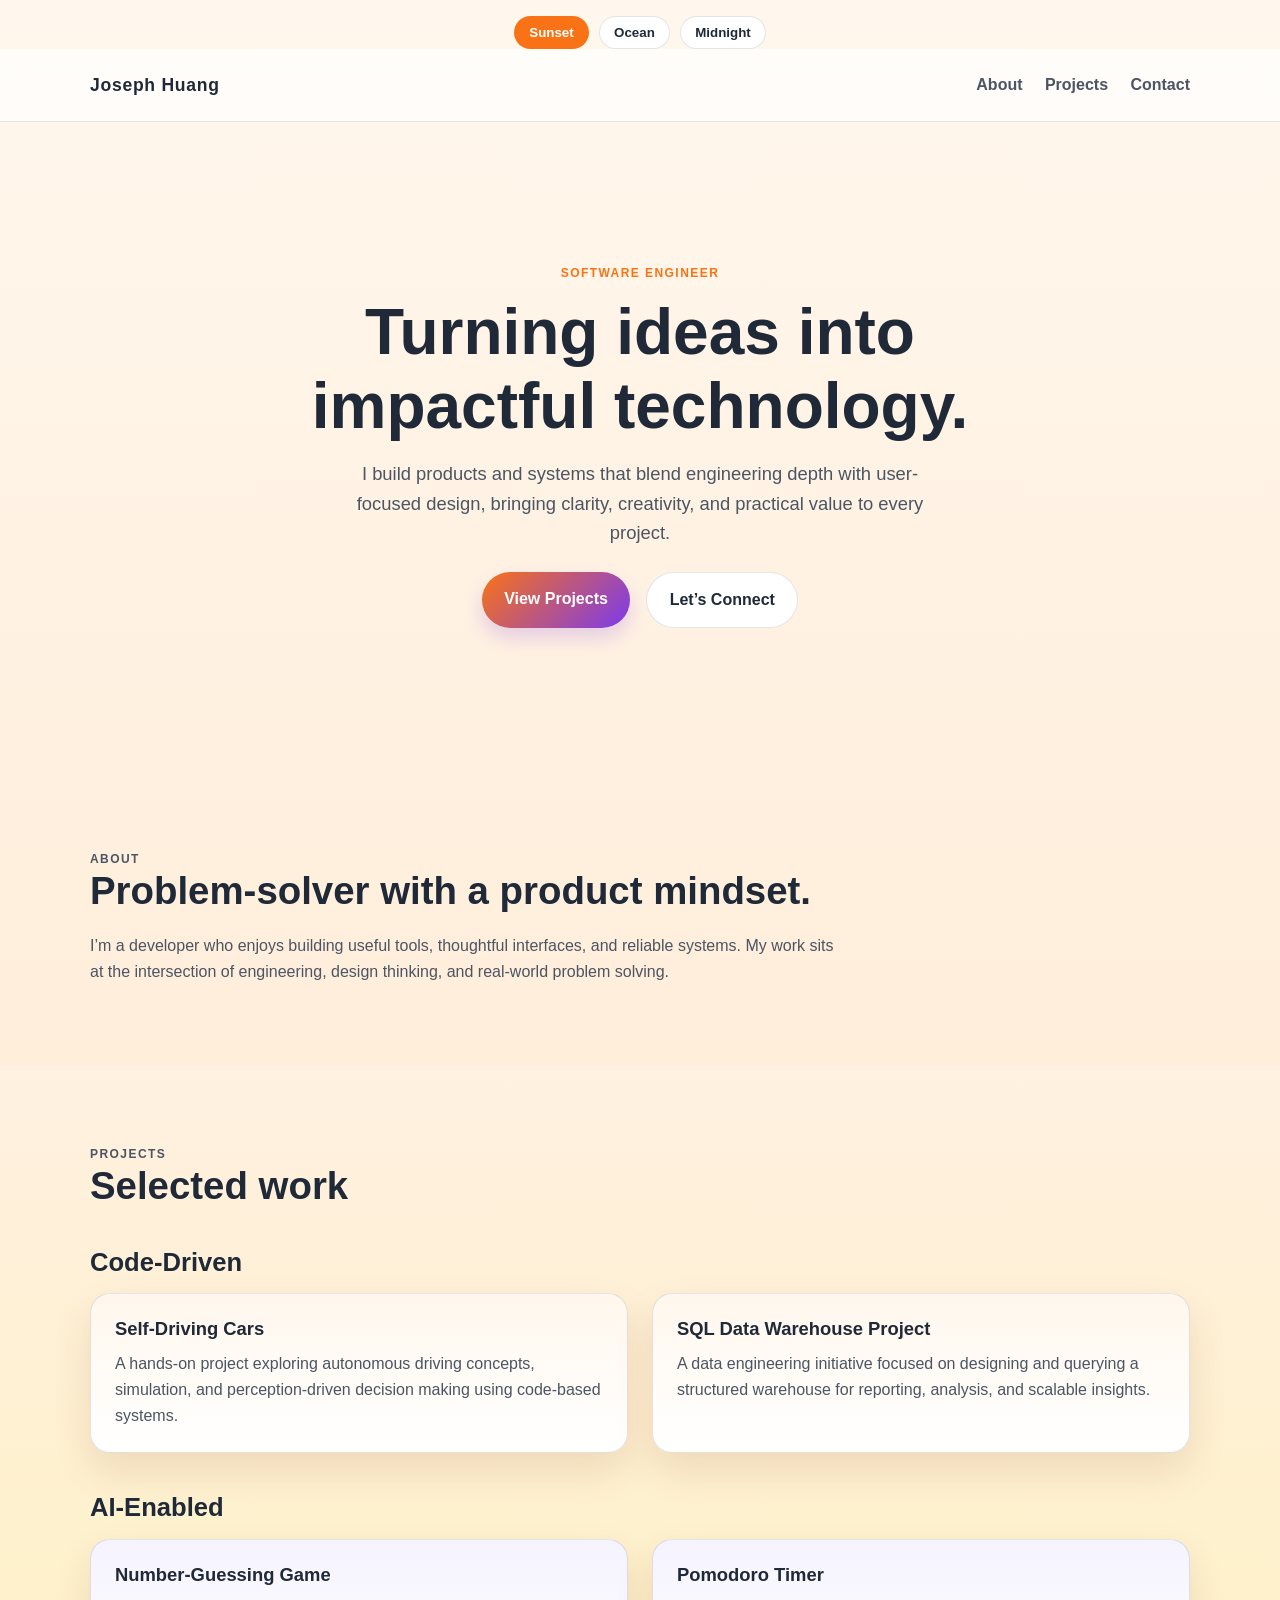
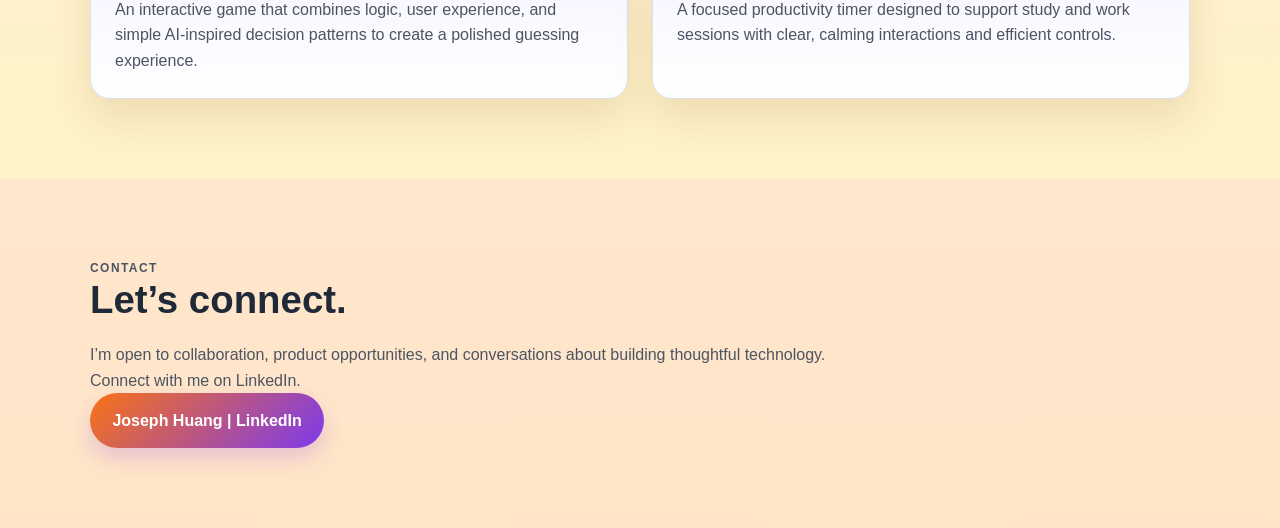
==== index.html @ e620c6be "Initial portfolio website setup" ====
<!DOCTYPE html>
<html lang="en">
  <head>
    <meta charset="UTF-8" />
    <meta name="viewport" content="width=device-width, initial-scale=1.0" />
    <meta name="description" content="Joseph Huang personal portfolio and software engineering site." />
    <title>Joseph Huang | Portfolio</title>
    <link rel="stylesheet" href="styles.css" />
  </head>
  <body>
    <div class="theme-switcher" aria-label="Theme switcher">
      <button class="theme-btn active" data-theme="sunset" aria-label="Sunset theme">Sunset</button>
      <button class="theme-btn" data-theme="ocean" aria-label="Ocean theme">Ocean</button>
      <button class="theme-btn" data-theme="midnight" aria-label="Midnight theme">Midnight</button>
    </div>

    <header class="site-header">
      <nav class="nav container" aria-label="Main navigation">
        <div class="brand">Joseph Huang</div>
        <div class="nav-links">
          <a href="#about">About</a>
          <a href="#projects">Projects</a>
          <a href="#contact">Contact</a>
        </div>
      </nav>
    </header>

    <main>
      <section class="hero container">
        <div class="hero-copy">
          <p class="eyebrow">Software Engineer</p>
          <h1>Turning ideas into impactful technology.</h1>
          <p class="lead">
            I build products and systems that blend engineering depth with user-focused design,
            bringing clarity, creativity, and practical value to every project.
          </p>
          <div class="actions">
            <a class="button primary" href="#projects">View Projects</a>
            <a class="button secondary" href="#contact">Let’s Connect</a>
          </div>
        </div>
      </section>

      <section id="about" class="section container">
        <div class="section-heading">
          <p class="eyebrow">About</p>
          <h2>Problem-solver with a product mindset.</h2>
        </div>
        <p>
          I’m a developer who enjoys building useful tools, thoughtful interfaces,
          and reliable systems. My work sits at the intersection of engineering,
          design thinking, and real-world problem solving.
        </p>
      </section>

      <section id="projects" class="section alt">
        <div class="container">
          <div class="section-heading">
            <p class="eyebrow">Projects</p>
            <h2>Selected work</h2>
          </div>

          <div class="project-group">
            <h3 class="group-title">Code-Driven</h3>
            <div class="card-grid">
              <article class="card project-card code-card">
                <h4>Self-Driving Cars</h4>
                <p>
                  A hands-on project exploring autonomous driving concepts, simulation,
                  and perception-driven decision making using code-based systems.
                </p>
              </article>

              <article class="card project-card code-card">
                <h4>SQL Data Warehouse Project</h4>
                <p>
                  A data engineering initiative focused on designing and querying a
                  structured warehouse for reporting, analysis, and scalable insights.
                </p>
              </article>
            </div>
          </div>

          <div class="project-group">
            <h3 class="group-title">AI-Enabled</h3>
            <div class="card-grid">
              <article class="card project-card ai-card">
                <h4>Number-Guessing Game</h4>
                <p>
                  An interactive game that combines logic, user experience, and simple
                  AI-inspired decision patterns to create a polished guessing experience.
                </p>
              </article>

              <article class="card project-card ai-card">
                <h4>Pomodoro Timer</h4>
                <p>
                  A focused productivity timer designed to support study and work
                  sessions with clear, calming interactions and efficient controls.
                </p>
              </article>
            </div>
          </div>
        </div>
      </section>

      <section id="contact" class="section container">
        <div class="section-heading">
          <p class="eyebrow">Contact</p>
          <h2>Let’s connect.</h2>
        </div>
        <p>
          I’m open to collaboration, product opportunities, and conversations about building
          thoughtful technology. Connect with me on LinkedIn.
        </p>
        <a class="button primary" href="https://www.linkedin.com/in/huang-joseph/" target="_blank" rel="noreferrer">Joseph Huang | LinkedIn</a>
      </section>
    </main>

    <script src="script.js"></script>
  </body>
</html>
---- styles.css ----
:root {
  --bg: #fff7ed;
  --bg-strong: #ffe4c7;
  --surface: #ffffff;
  --surface-alt: #fef3c7;
  --surface-dark: #1f2937;
  --text: #1f2937;
  --muted: #4b5563;
  --accent: #f97316;
  --accent-strong: #ea580c;
  --accent-soft: #fdba74;
  --secondary: #7c3aed;
  --secondary-soft: #ddd6fe;
  --success: #10b981;
  --success-soft: #d1fae5;
  --border: rgba(31, 41, 55, 0.12);
  --shadow: 0 18px 38px rgba(120, 53, 15, 0.12);
}

body[data-theme="ocean"] {
  --bg: #ecfeff;
  --bg-strong: #cffafe;
  --surface: #ffffff;
  --surface-alt: #dbeafe;
  --surface-dark: #0f172a;
  --text: #0f172a;
  --muted: #334155;
  --accent: #0ea5e9;
  --accent-strong: #0284c7;
  --accent-soft: #bae6fd;
  --secondary: #8b5cf6;
  --secondary-soft: #ede9fe;
  --success: #14b8a6;
  --success-soft: #ccfbf1;
  --border: rgba(15, 23, 42, 0.12);
  --shadow: 0 18px 38px rgba(14, 116, 144, 0.12);
}

body[data-theme="midnight"] {
  --bg: #0b1120;
  --bg-strong: #111827;
  --surface: #111827;
  --surface-alt: #1f2937;
  --surface-dark: #0b1120;
  --text: #f8fafc;
  --muted: #cbd5e1;
  --accent: #f472b6;
  --accent-strong: #ec4899;
  --accent-soft: #f9a8d4;
  --secondary: #60a5fa;
  --secondary-soft: #dbeafe;
  --success: #34d399;
  --success-soft: #d1fae5;
  --border: rgba(148, 163, 184, 0.15);
  --shadow: 0 18px 38px rgba(15, 23, 42, 0.45);
}

* {
  box-sizing: border-box;
}

html {
  scroll-behavior: smooth;
}

body {
  margin: 0;
  font-family: Arial, Helvetica, sans-serif;
  background: linear-gradient(180deg, var(--bg) 0%, var(--bg-strong) 100%);
  color: var(--text);
  line-height: 1.6;
  transition: background 0.25s ease, color 0.25s ease;
}

img {
  max-width: 100%;
  display: block;
}

.container {
  width: min(1100px, calc(100% - 2rem));
  margin: 0 auto;
}

.site-header {
  position: sticky;
  top: 0;
  background: rgba(255, 255, 255, 0.7);
  border-bottom: 1px solid var(--border);
  backdrop-filter: blur(10px);
  z-index: 10;
}

body[data-theme="midnight"] .site-header {
  background: rgba(17, 24, 39, 0.75);
}

.nav {
  min-height: 72px;
  display: flex;
  align-items: center;
  justify-content: space-between;
}

.brand {
  font-size: 1.1rem;
  font-weight: 800;
  letter-spacing: 0.04em;
}

.nav-links {
  display: flex;
  gap: 1.4rem;
}

.nav-links a {
  color: var(--muted);
  text-decoration: none;
  font-weight: 700;
}

.theme-switcher {
  display: flex;
  justify-content: center;
  gap: 0.6rem;
  padding: 1rem 1rem 0;
  flex-wrap: wrap;
}

.theme-btn {
  border: 1px solid var(--border);
  background: var(--surface);
  color: var(--text);
  border-radius: 999px;
  padding: 0.5rem 0.9rem;
  font-weight: 700;
  cursor: pointer;
  transition: all 0.2s ease;
}

.theme-btn.active,
.theme-btn:hover {
  background: var(--accent);
  color: #fff;
  border-color: transparent;
}

.hero {
  display: grid;
  place-items: center;
  min-height: 72vh;
  padding: 4rem 0;
}

.hero-copy {
  max-width: 760px;
  text-align: center;
}

.eyebrow {
  margin: 0 0 0.8rem;
  color: var(--accent);
  text-transform: uppercase;
  letter-spacing: 0.12em;
  font-size: 0.75rem;
  font-weight: 800;
}

h1,
h2,
h3,
h4 {
  margin-top: 0;
  line-height: 1.15;
}

h1 {
  margin-bottom: 1rem;
  font-size: clamp(2.8rem, 5vw, 5rem);
}

h2 {
  font-size: clamp(2rem, 3vw, 2.8rem);
  margin-bottom: 1rem;
}

.lead {
  max-width: 620px;
  margin: 0 auto 1.5rem;
  color: var(--muted);
  font-size: 1.15rem;
}

.actions {
  display: flex;
  justify-content: center;
  gap: 1rem;
  flex-wrap: wrap;
}

.button {
  display: inline-block;
  padding: 0.9rem 1.4rem;
  border-radius: 999px;
  text-decoration: none;
  font-weight: 800;
  transition: transform 0.2s ease, background 0.2s ease, box-shadow 0.2s ease;
}

.button:hover {
  transform: translateY(-1px);
}

.button.primary {
  background: linear-gradient(135deg, var(--accent) 0%, var(--secondary) 100%);
  color: #fff;
  box-shadow: 0 10px 20px rgba(124, 58, 237, 0.2);
}

.button.primary:hover {
  background: linear-gradient(135deg, var(--accent-strong) 0%, var(--secondary) 100%);
}

.button.secondary {
  background: var(--surface);
  color: var(--text);
  border: 1px solid var(--border);
}

.section {
  padding: 5rem 0;
}

.alt {
  background: linear-gradient(180deg, rgba(255,255,255,0.2), var(--surface-alt));
}

.section-heading {
  margin-bottom: 1.25rem;
}

.section p {
  color: var(--muted);
  margin: 0;
  max-width: 760px;
}

.project-group {
  margin-top: 2.5rem;
}

.group-title {
  margin-bottom: 1rem;
  font-size: 1.6rem;
  color: var(--text);
}

.card-grid {
  display: grid;
  grid-template-columns: repeat(auto-fit, minmax(240px, 1fr));
  gap: 1.5rem;
}

.card {
  background: var(--surface);
  border: 1px solid var(--border);
  border-radius: 20px;
  box-shadow: var(--shadow);
  padding: 1.5rem;
}

.project-card h4 {
  font-size: 1.15rem;
  margin-bottom: 0.75rem;
}

.code-card {
  background: linear-gradient(180deg, #fff7ed 0%, #ffffff 100%);
}

.ai-card {
  background: linear-gradient(180deg, #f5f3ff 0%, #ffffff 100%);
}

body[data-theme="midnight"] .code-card {
  background: linear-gradient(180deg, rgba(251, 146, 60, 0.16), rgba(17, 24, 39, 0.85));
}

body[data-theme="midnight"] .ai-card {
  background: linear-gradient(180deg, rgba(168, 85, 247, 0.16), rgba(17, 24, 39, 0.85));
}

.card p {
  color: var(--muted);
}

@media (max-width: 640px) {
  .nav {
    flex-direction: column;
    justify-content: center;
    padding: 0.75rem 0;
    gap: 0.5rem;
  }

  .nav-links {
    gap: 1rem;
    flex-wrap: wrap;
    justify-content: center;
  }

  .section {
    padding: 4rem 0;
  }
}
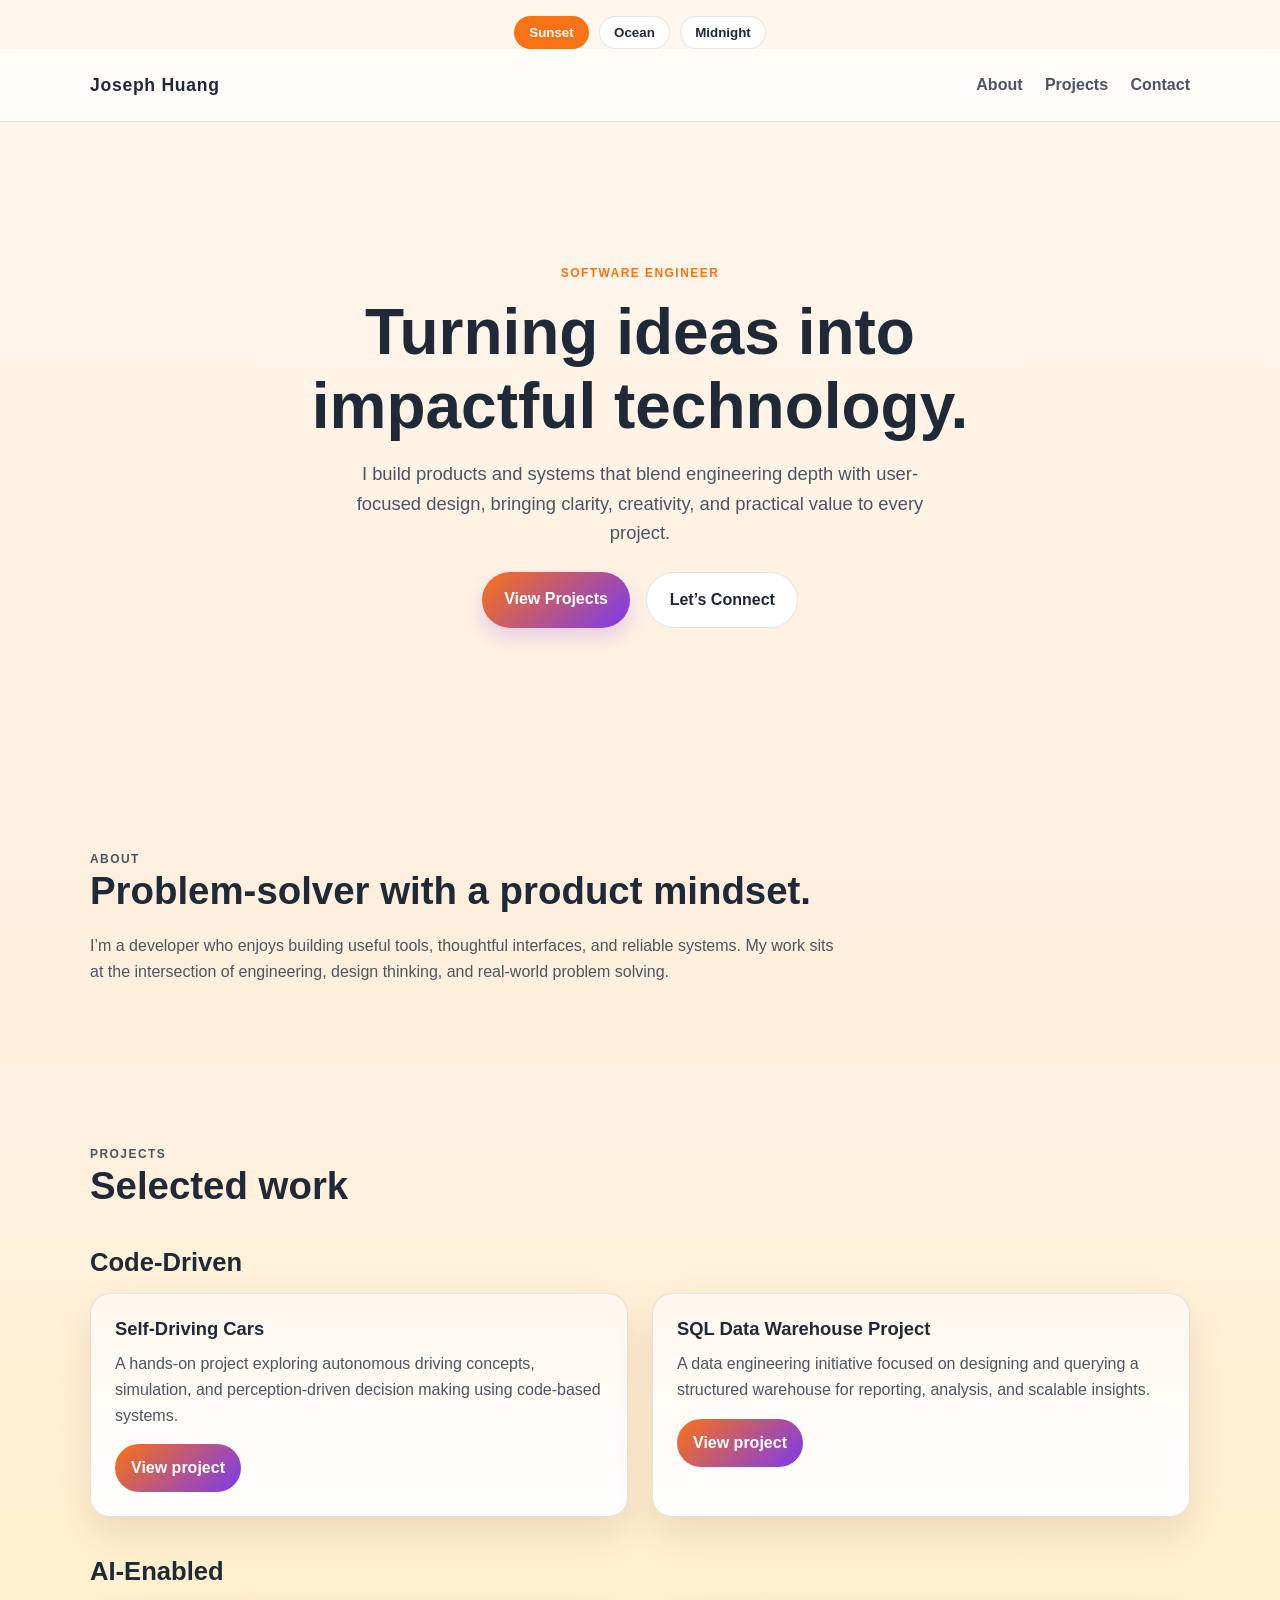
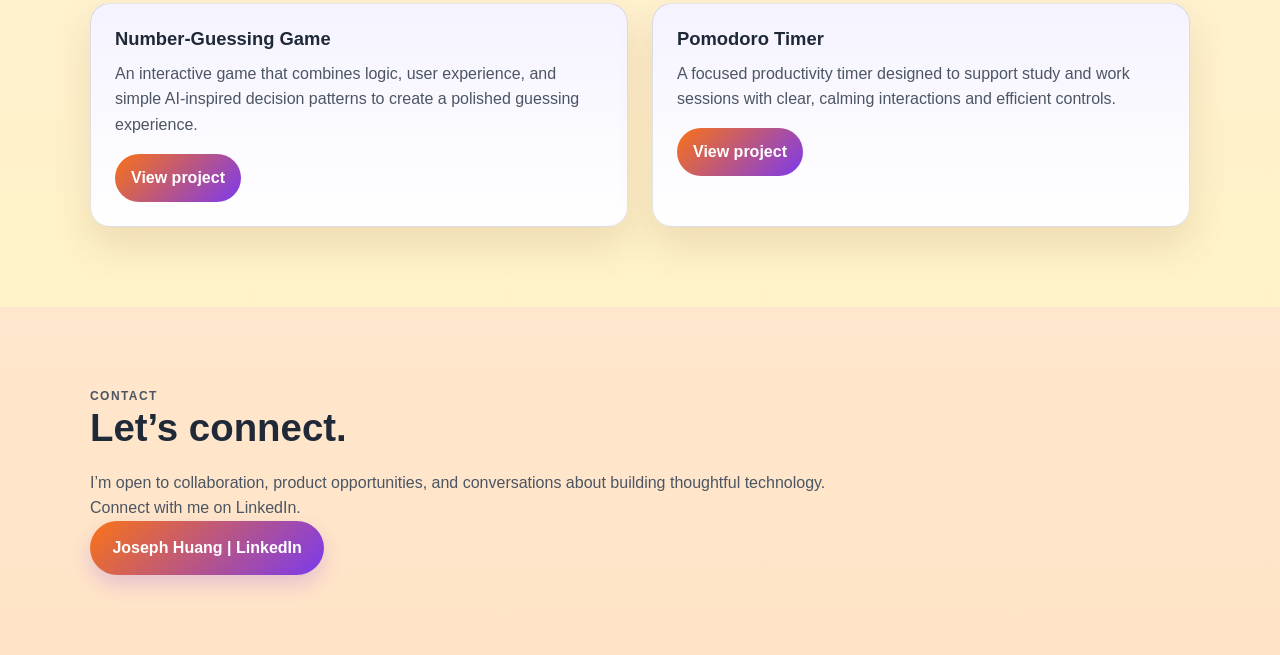
==== commit 05428d01: "Add project links and portfolio theme polish" ====
--- a/index.html
+++ b/index.html
@@ -69,6 +69,7 @@
                   A hands-on project exploring autonomous driving concepts, simulation,
                   and perception-driven decision making using code-based systems.
                 </p>
+                <a class="project-link" href="https://github.com/JosephHuang01/Self-Driving-Cars" target="_blank" rel="noreferrer">View project</a>
               </article>
 
               <article class="card project-card code-card">
@@ -77,6 +78,7 @@
                   A data engineering initiative focused on designing and querying a
                   structured warehouse for reporting, analysis, and scalable insights.
                 </p>
+                <a class="project-link" href="https://github.com/JosephHuang01/sql-data-warehouse-project" target="_blank" rel="noreferrer">View project</a>
               </article>
             </div>
           </div>
@@ -90,6 +92,7 @@
                   An interactive game that combines logic, user experience, and simple
                   AI-inspired decision patterns to create a polished guessing experience.
                 </p>
+                <a class="project-link" href="https://github.com/JosephHuang01/Number-Guessing-Game" target="_blank" rel="noreferrer">View project</a>
               </article>
 
               <article class="card project-card ai-card">
@@ -98,6 +101,7 @@
                   A focused productivity timer designed to support study and work
                   sessions with clear, calming interactions and efficient controls.
                 </p>
+                <a class="project-link" href="https://github.com/JosephHuang01/pomodoro-timer" target="_blank" rel="noreferrer">View project</a>
               </article>
             </div>
           </div>
--- a/styles.css
+++ b/styles.css
@@ -294,6 +294,23 @@
   color: var(--muted);
 }
 
+.project-link {
+  display: inline-block;
+  margin-top: 1rem;
+  padding: 0.7rem 1rem;
+  border-radius: 999px;
+  background: linear-gradient(135deg, var(--accent) 0%, var(--secondary) 100%);
+  color: #fff;
+  text-decoration: none;
+  font-weight: 700;
+  transition: transform 0.2s ease, opacity 0.2s ease;
+}
+
+.project-link:hover {
+  transform: translateY(-1px);
+  opacity: 0.95;
+}
+
 @media (max-width: 640px) {
   .nav {
     flex-direction: column;
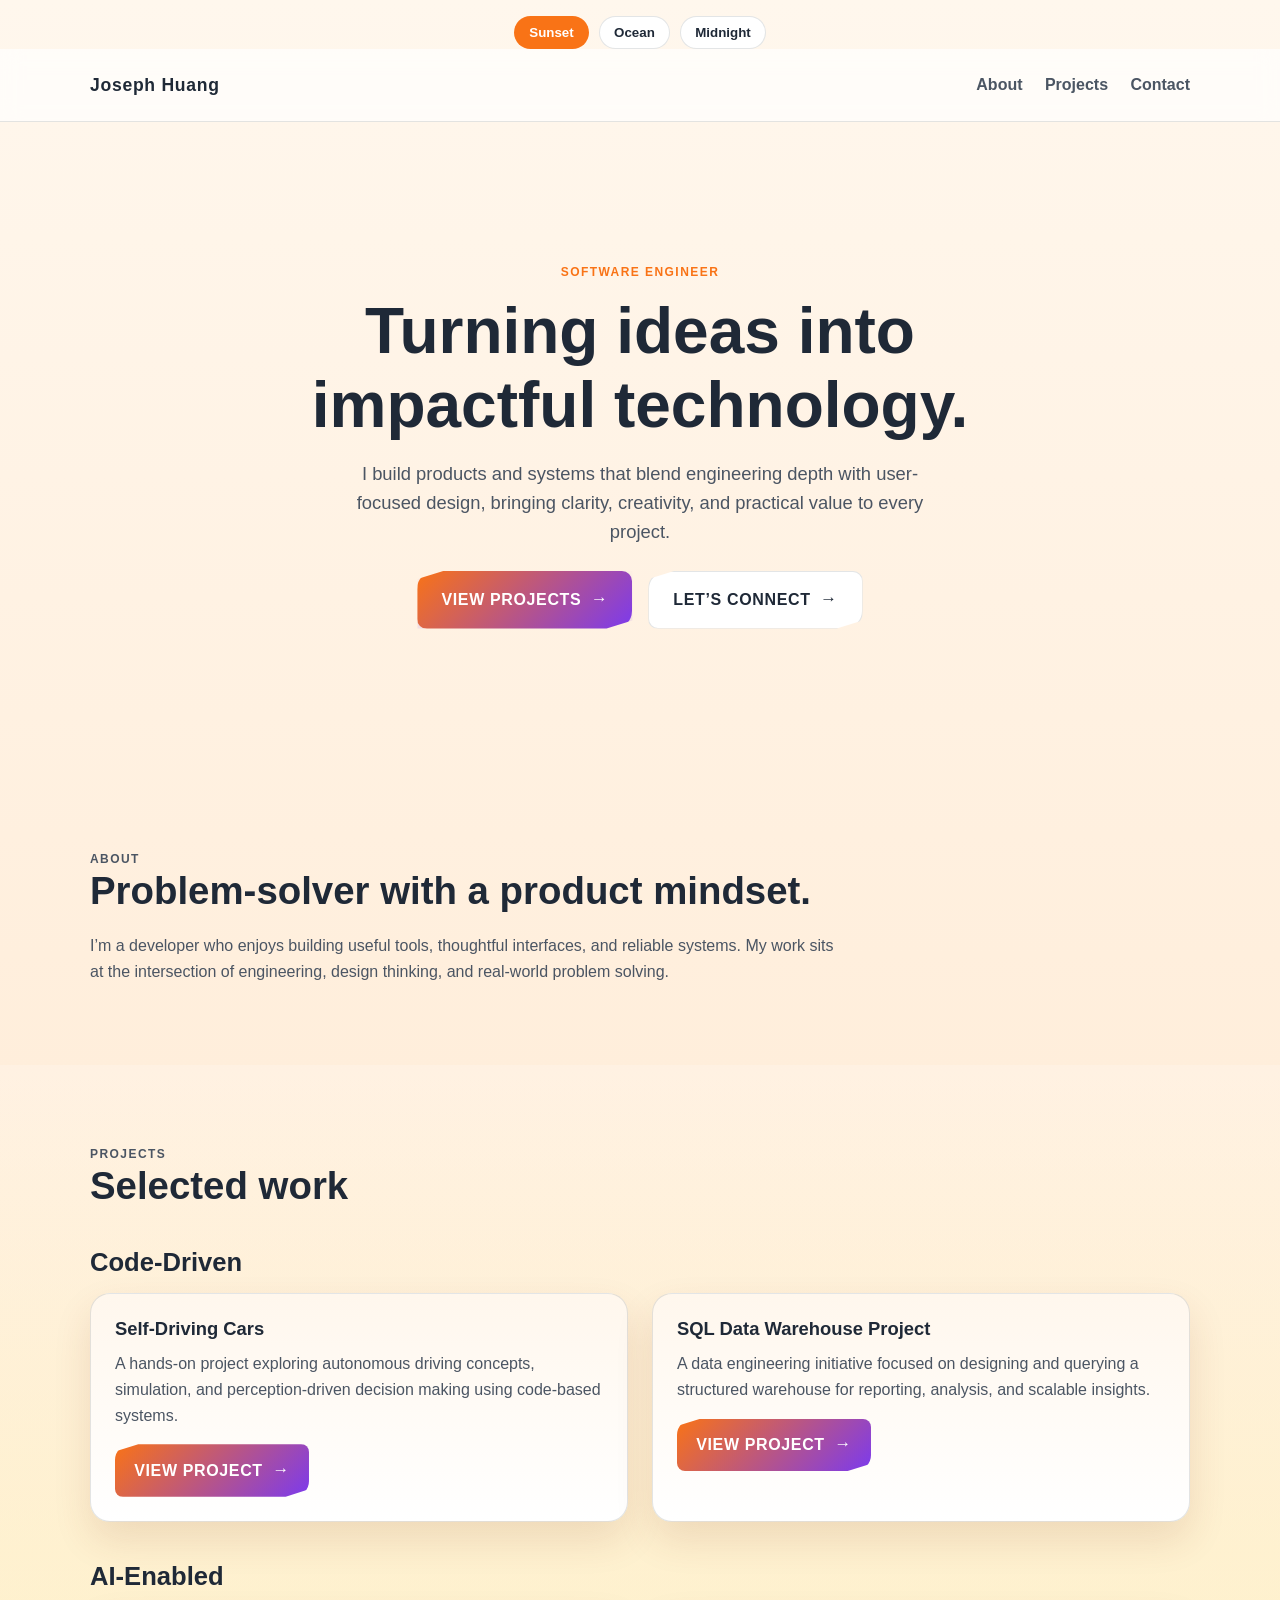
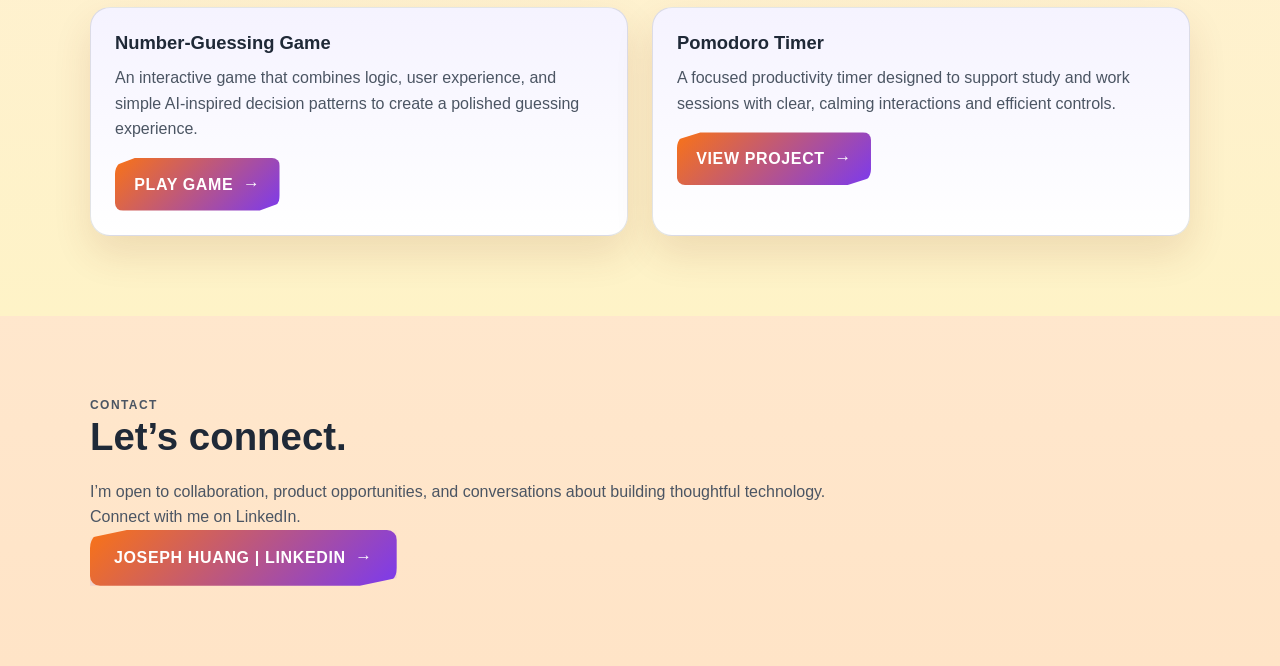
==== commit e5024124: "Link number guessing game page" ====
--- a/index.html
+++ b/index.html
@@ -92,7 +92,7 @@
                   An interactive game that combines logic, user experience, and simple
                   AI-inspired decision patterns to create a polished guessing experience.
                 </p>
-                <a class="project-link" href="https://github.com/JosephHuang01/Number-Guessing-Game" target="_blank" rel="noreferrer">View project</a>
+                <a class="project-link" href="number-guessing/">Play game</a>
               </article>
 
               <article class="card project-card ai-card">
--- a/styles.css
+++ b/styles.css
@@ -199,16 +199,35 @@
 }
 
 .button {
-  display: inline-block;
-  padding: 0.9rem 1.4rem;
-  border-radius: 999px;
+  position: relative;
+  display: inline-flex;
+  align-items: center;
+  justify-content: center;
+  padding: 0.9rem 1.5rem;
+  border-radius: 18px 10px 18px 10px;
+  clip-path: polygon(0 14%, 12% 0, 100% 0, 100% 86%, 88% 100%, 0 100%);
   text-decoration: none;
   font-weight: 800;
+  letter-spacing: 0.04em;
+  text-transform: uppercase;
   transition: transform 0.2s ease, background 0.2s ease, box-shadow 0.2s ease;
+}
+
+.button::after,
+.project-link::after {
+  content: "→";
+  margin-left: 0.6rem;
+  font-size: 1.05em;
+  transition: transform 0.2s ease;
 }
 
 .button:hover {
   transform: translateY(-1px);
+}
+
+.button:hover::after,
+.project-link:hover::after {
+  transform: translateX(3px);
 }
 
 .button.primary {
@@ -295,14 +314,20 @@
 }
 
 .project-link {
-  display: inline-block;
+  position: relative;
+  display: inline-flex;
+  align-items: center;
+  justify-content: center;
   margin-top: 1rem;
-  padding: 0.7rem 1rem;
-  border-radius: 999px;
+  padding: 0.8rem 1.2rem;
+  border-radius: 16px 8px 16px 8px;
+  clip-path: polygon(0 14%, 12% 0, 100% 0, 100% 86%, 88% 100%, 0 100%);
   background: linear-gradient(135deg, var(--accent) 0%, var(--secondary) 100%);
   color: #fff;
   text-decoration: none;
   font-weight: 700;
+  letter-spacing: 0.04em;
+  text-transform: uppercase;
   transition: transform 0.2s ease, opacity 0.2s ease;
 }
 
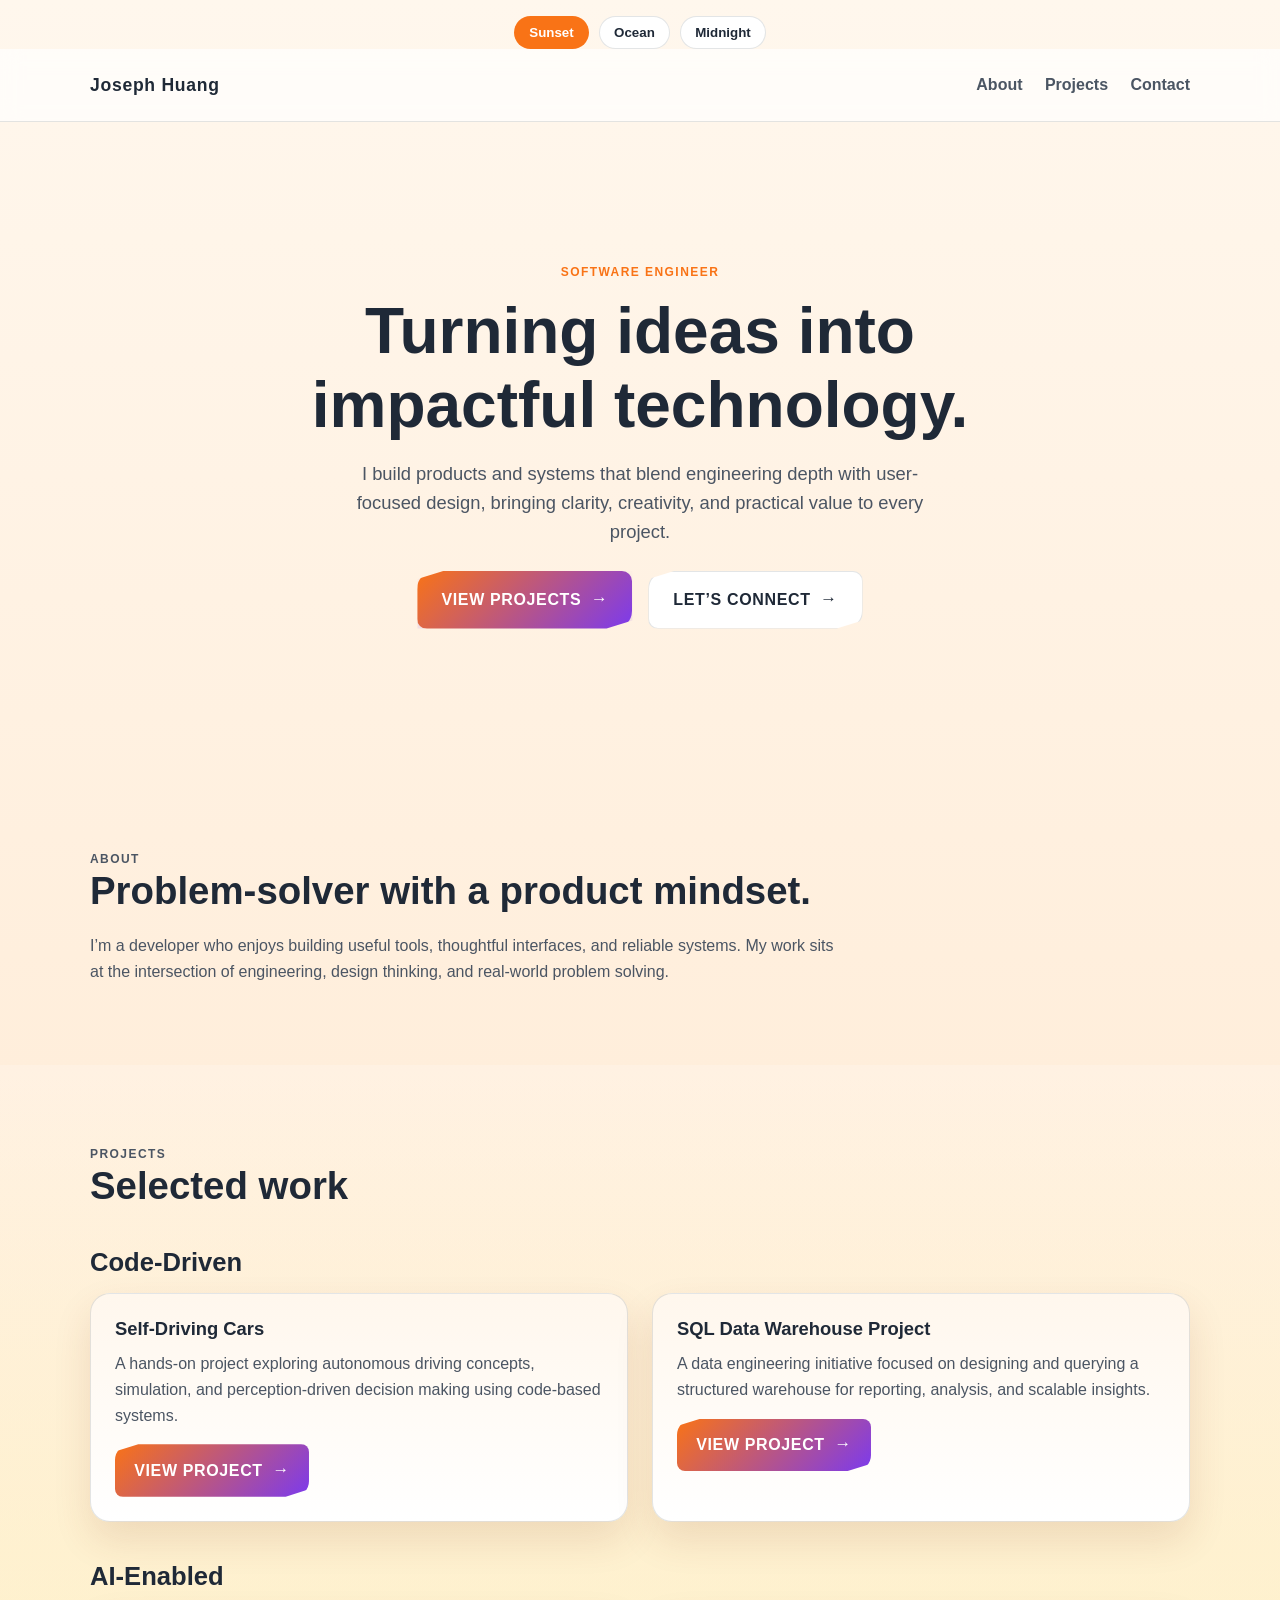
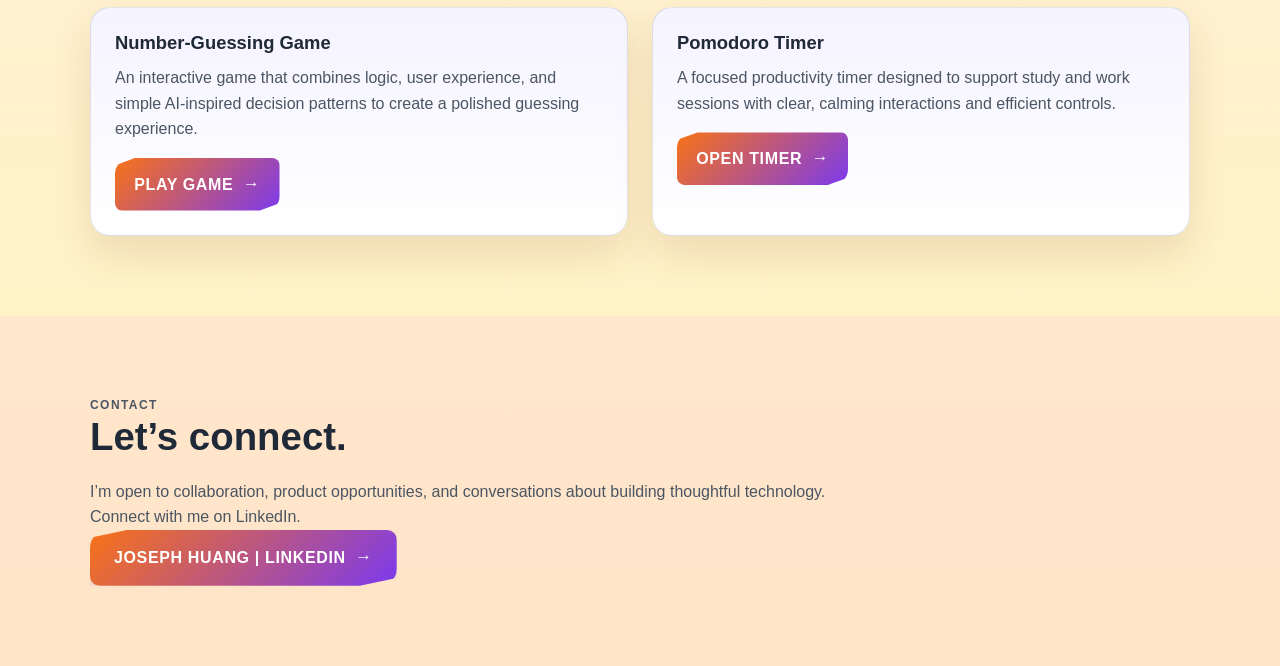
==== commit 0fc17471: "Add Pomodoro timer project" ====
--- a/index.html
+++ b/index.html
@@ -101,7 +101,7 @@
                   A focused productivity timer designed to support study and work
                   sessions with clear, calming interactions and efficient controls.
                 </p>
-                <a class="project-link" href="https://github.com/JosephHuang01/pomodoro-timer" target="_blank" rel="noreferrer">View project</a>
+                <a class="project-link" href="pomodoro%20timer/">Open timer</a>
               </article>
             </div>
           </div>
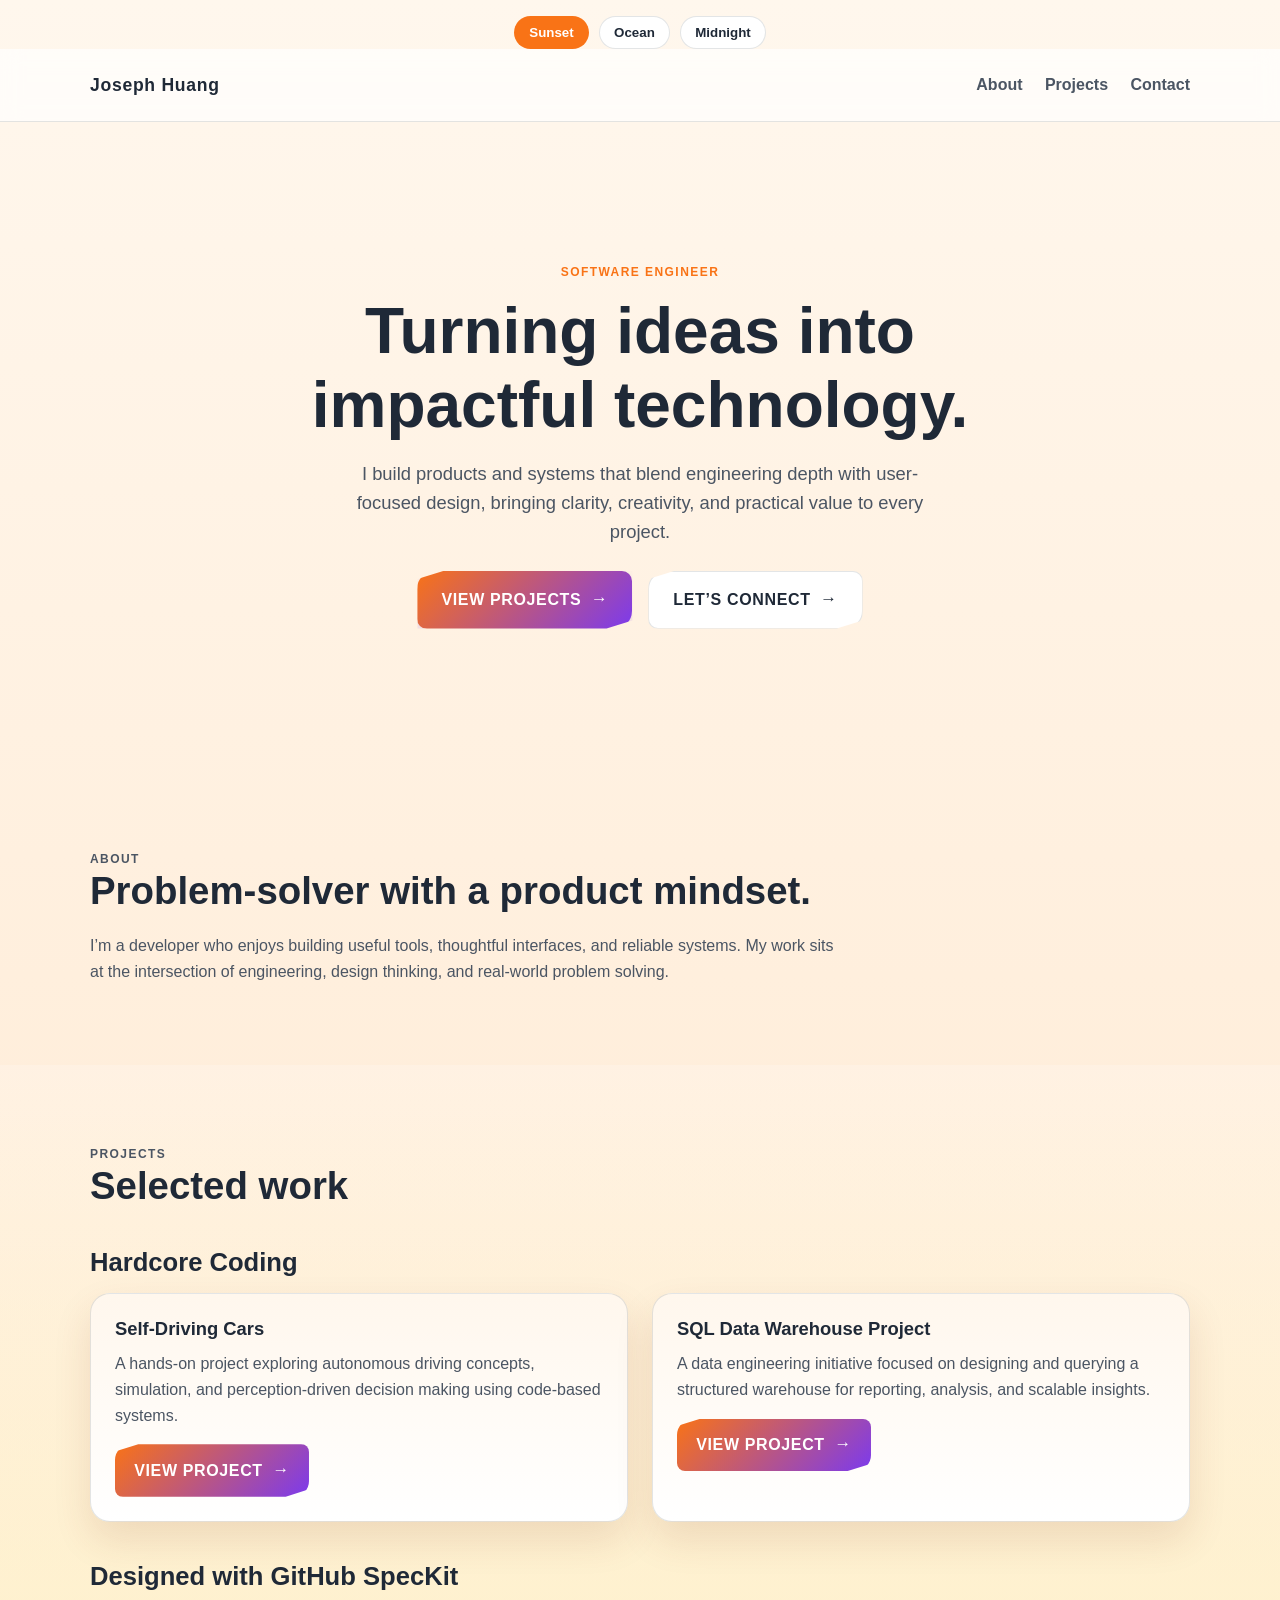
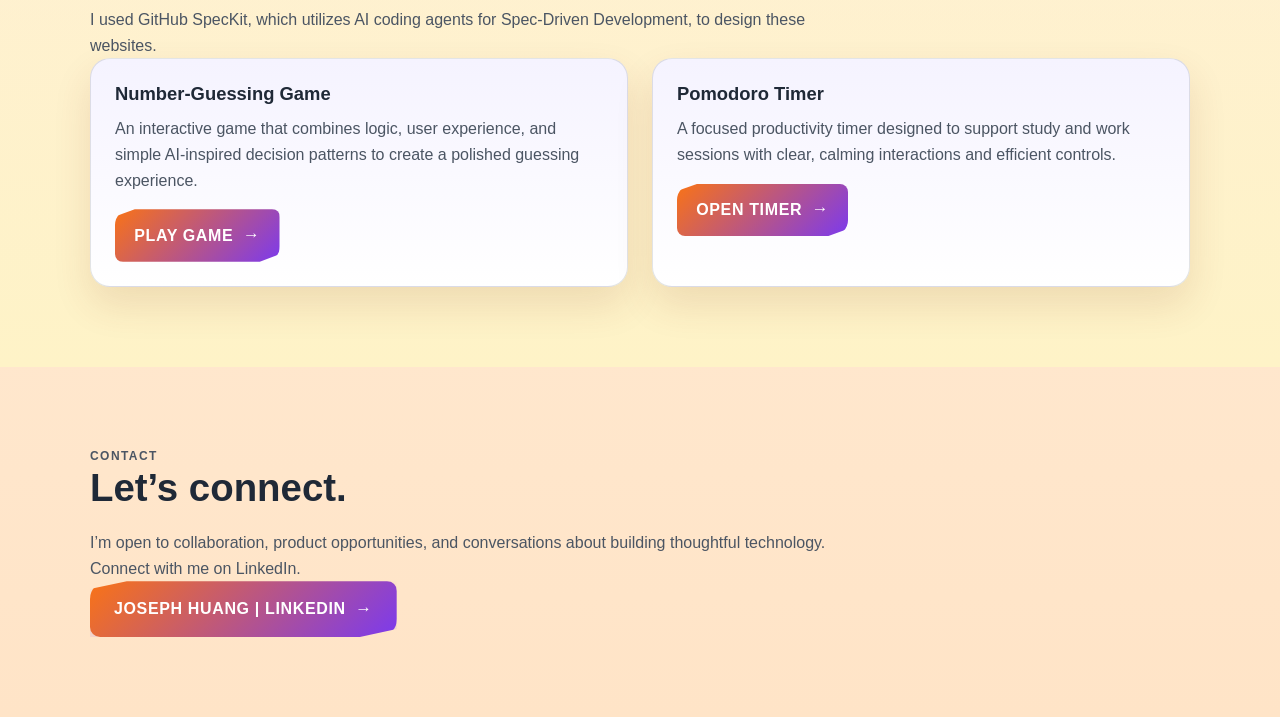
==== commit 453151f4: "Update portfolio and number guessing content" ====
--- a/index.html
+++ b/index.html
@@ -61,7 +61,7 @@
           </div>
 
           <div class="project-group">
-            <h3 class="group-title">Code-Driven</h3>
+            <h3 class="group-title">Hardcore Coding</h3>
             <div class="card-grid">
               <article class="card project-card code-card">
                 <h4>Self-Driving Cars</h4>
@@ -84,7 +84,11 @@
           </div>
 
           <div class="project-group">
-            <h3 class="group-title">AI-Enabled</h3>
+            <h3 class="group-title">Designed with GitHub SpecKit</h3>
+            <p>
+              I used GitHub SpecKit, which utilizes AI coding agents for Spec-Driven
+              Development, to design these websites.
+            </p>
             <div class="card-grid">
               <article class="card project-card ai-card">
                 <h4>Number-Guessing Game</h4>
@@ -92,7 +96,7 @@
                   An interactive game that combines logic, user experience, and simple
                   AI-inspired decision patterns to create a polished guessing experience.
                 </p>
-                <a class="project-link" href="number-guessing/">Play game</a>
+                <a class="project-link" href="number-guessing/" target="_blank" rel="noreferrer">Play game</a>
               </article>
 
               <article class="card project-card ai-card">
@@ -101,7 +105,7 @@
                   A focused productivity timer designed to support study and work
                   sessions with clear, calming interactions and efficient controls.
                 </p>
-                <a class="project-link" href="pomodoro%20timer/">Open timer</a>
+                <a class="project-link" href="pomodoro%20timer/" target="_blank" rel="noreferrer">Open timer</a>
               </article>
             </div>
           </div>
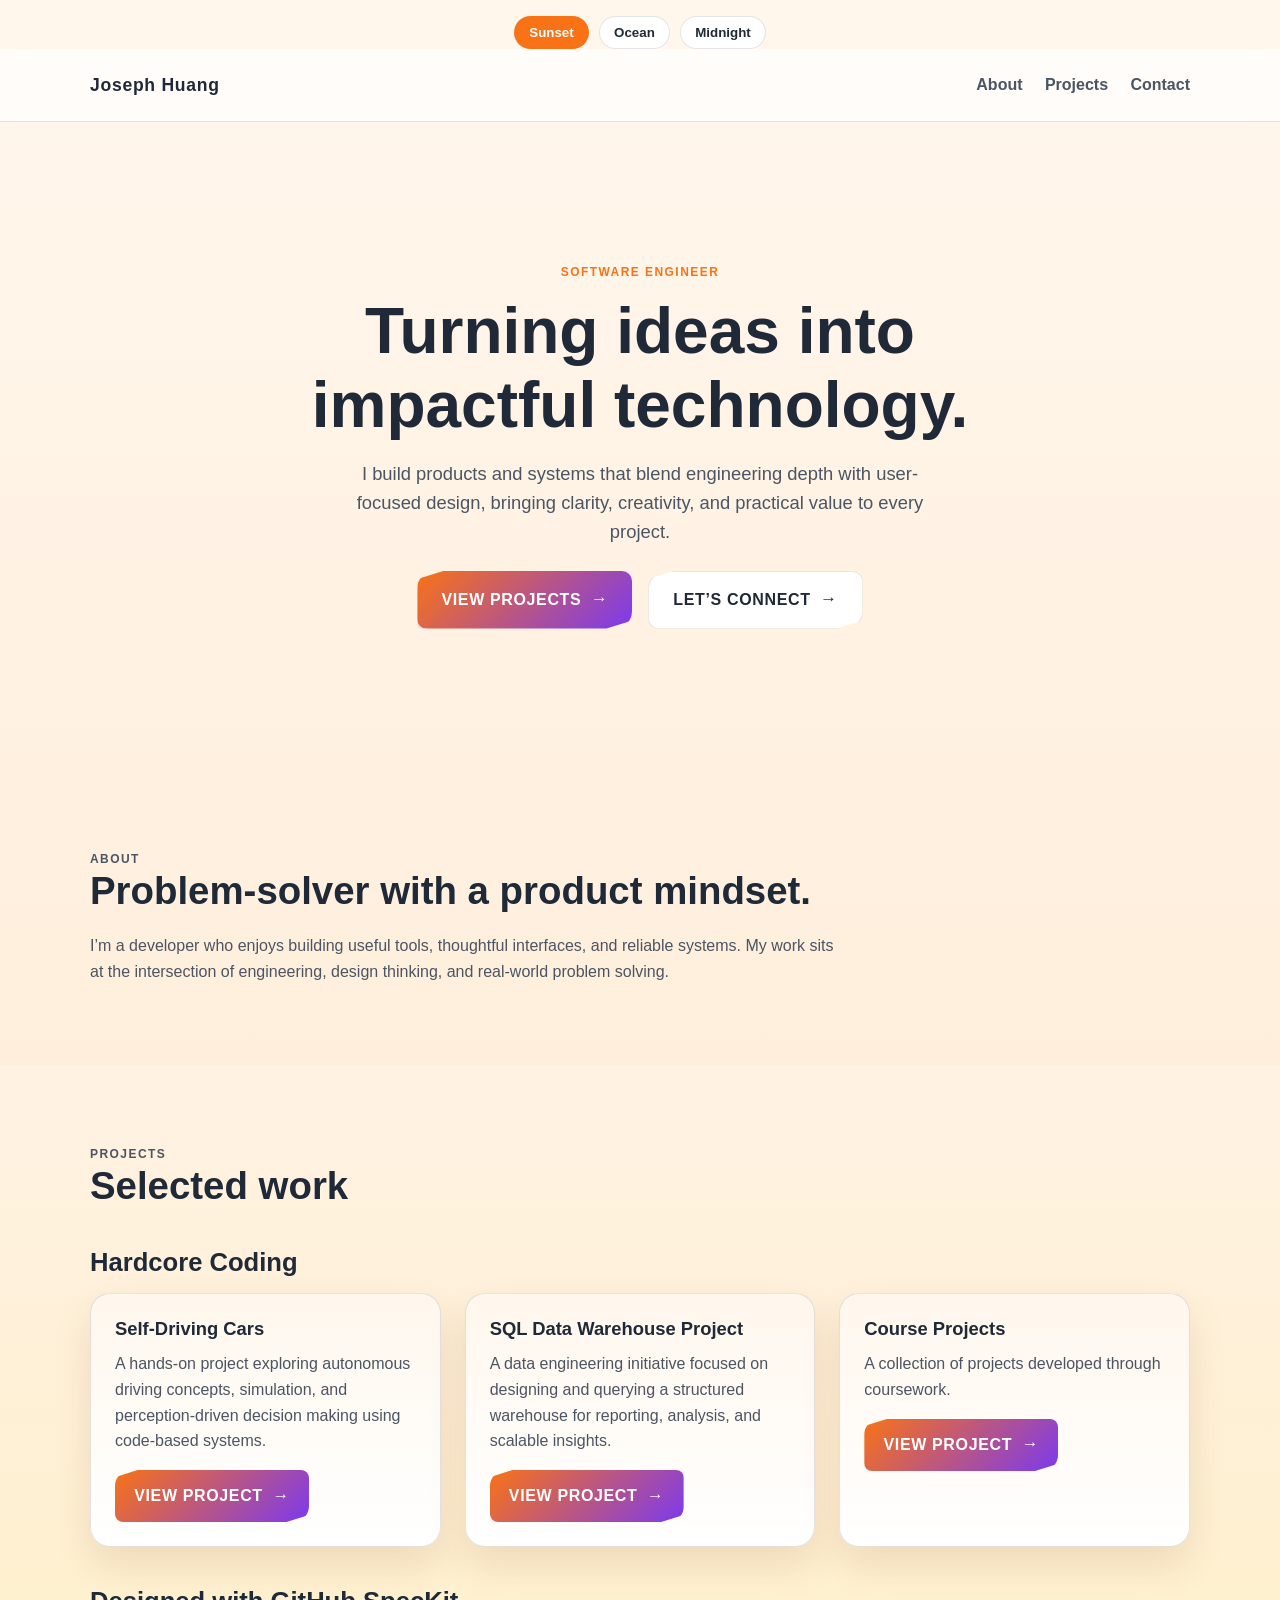
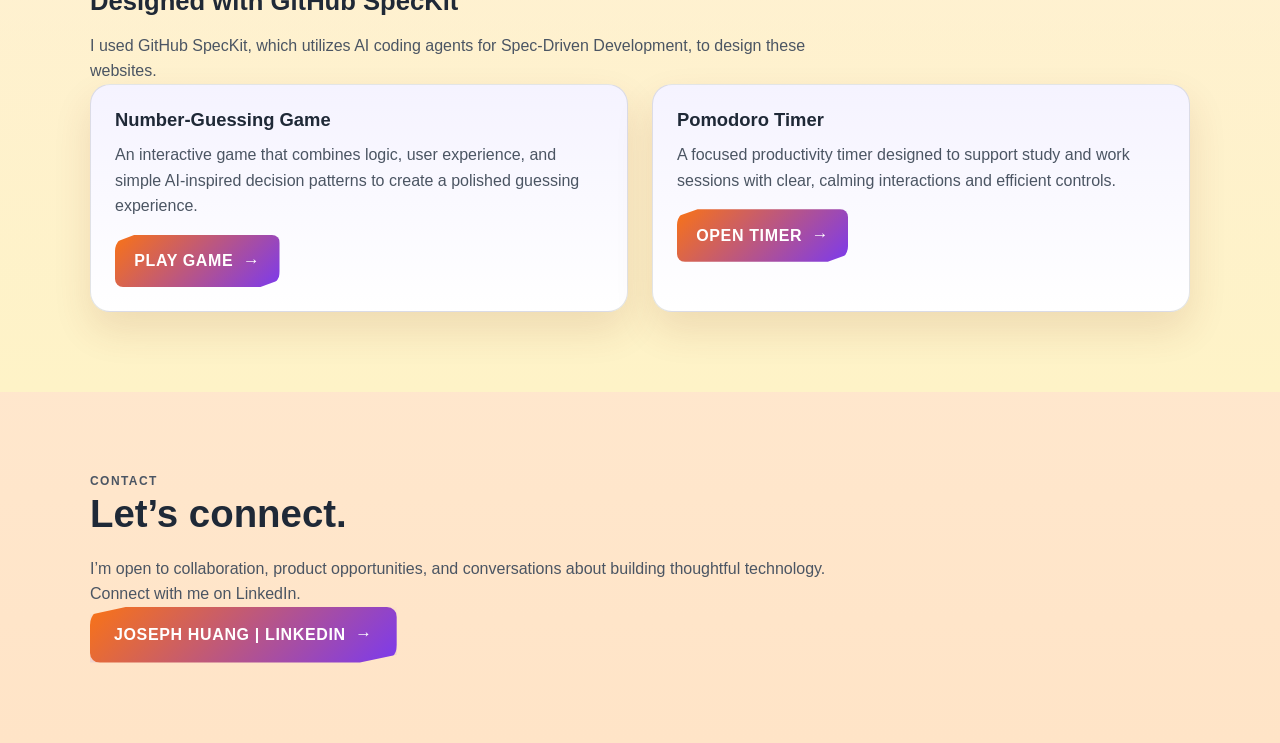
==== commit 00d3a76b: "Added link for Course Projects" ====
--- a/index.html
+++ b/index.html
@@ -80,6 +80,12 @@
                 </p>
                 <a class="project-link" href="https://github.com/JosephHuang01/sql-data-warehouse-project" target="_blank" rel="noreferrer">View project</a>
               </article>
+
+              <article class="card project-card code-card">
+                <h4>Course Projects</h4>
+                <p>A collection of projects developed through coursework.</p>
+                <a class="project-link" href="https://github.com/JosephHuang01/Course-Projects/tree/main" target="_blank" rel="noreferrer">View project</a>
+              </article>
             </div>
           </div>
 
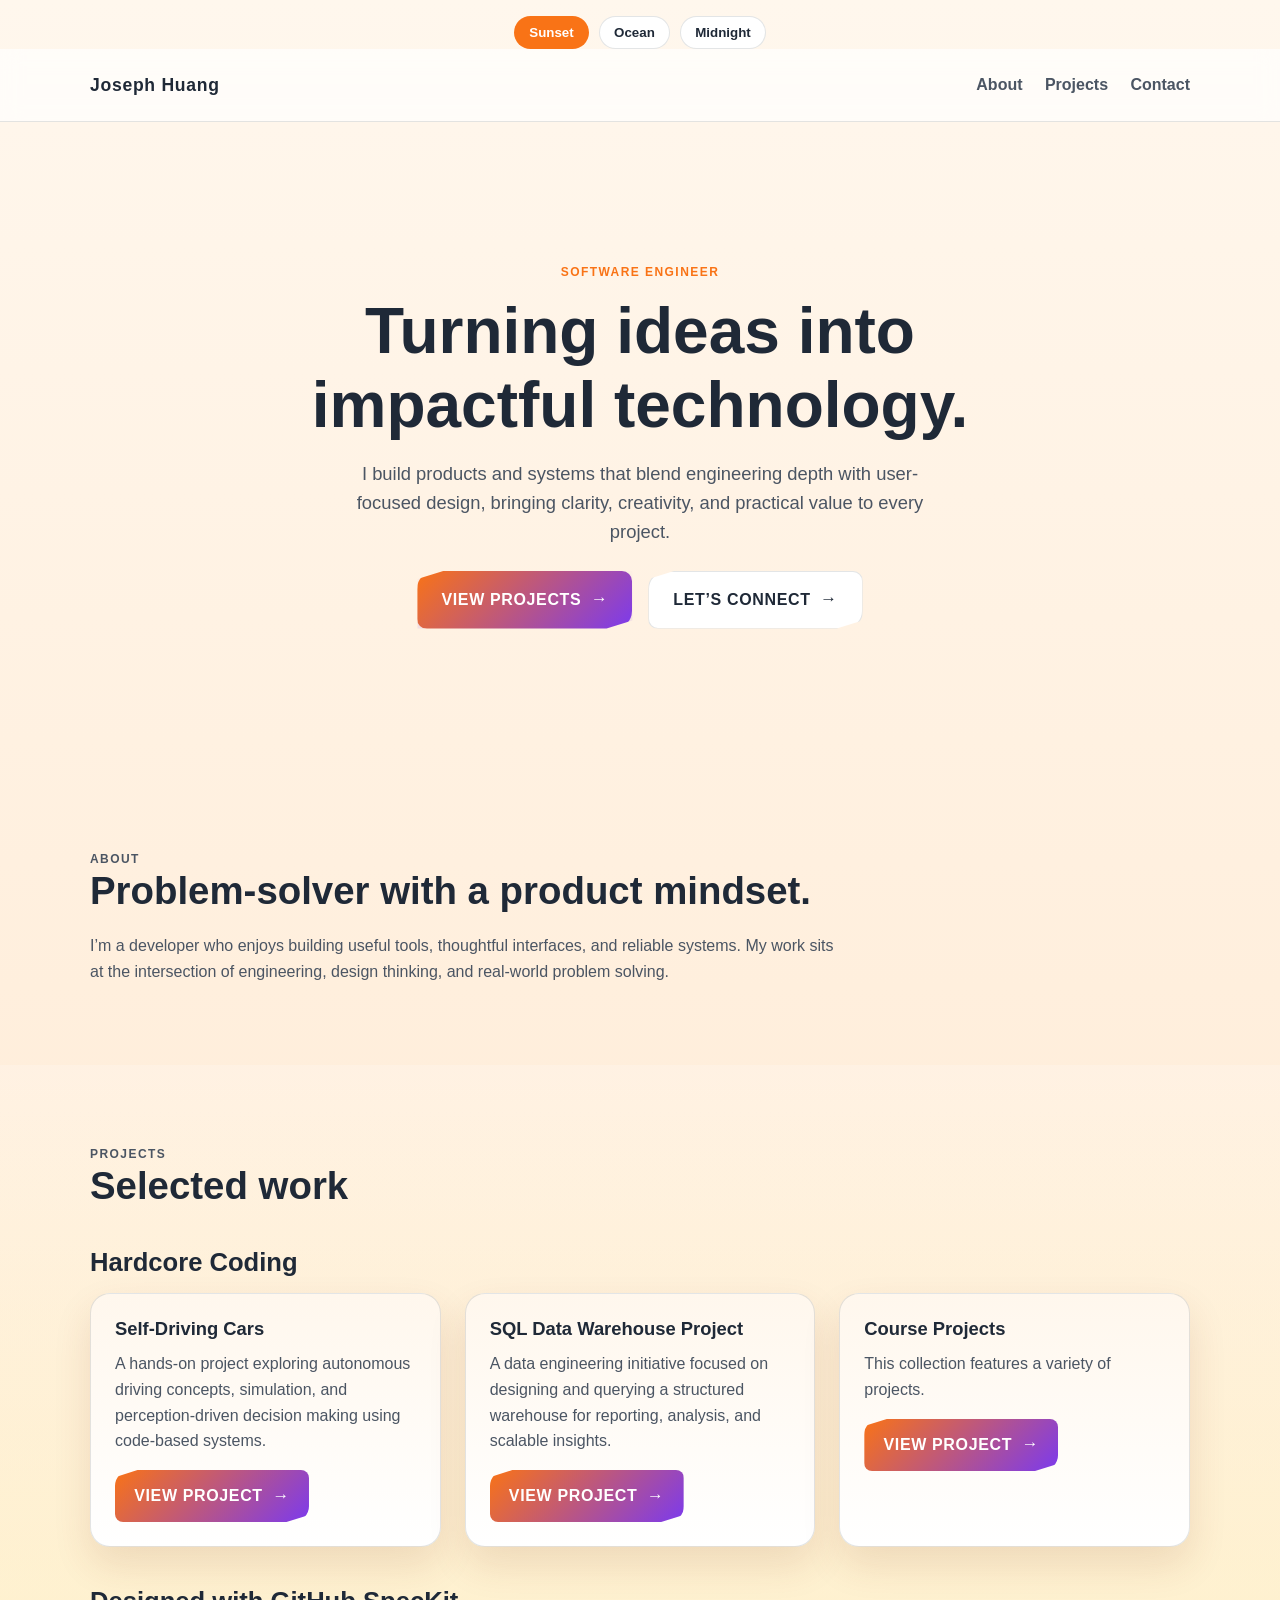
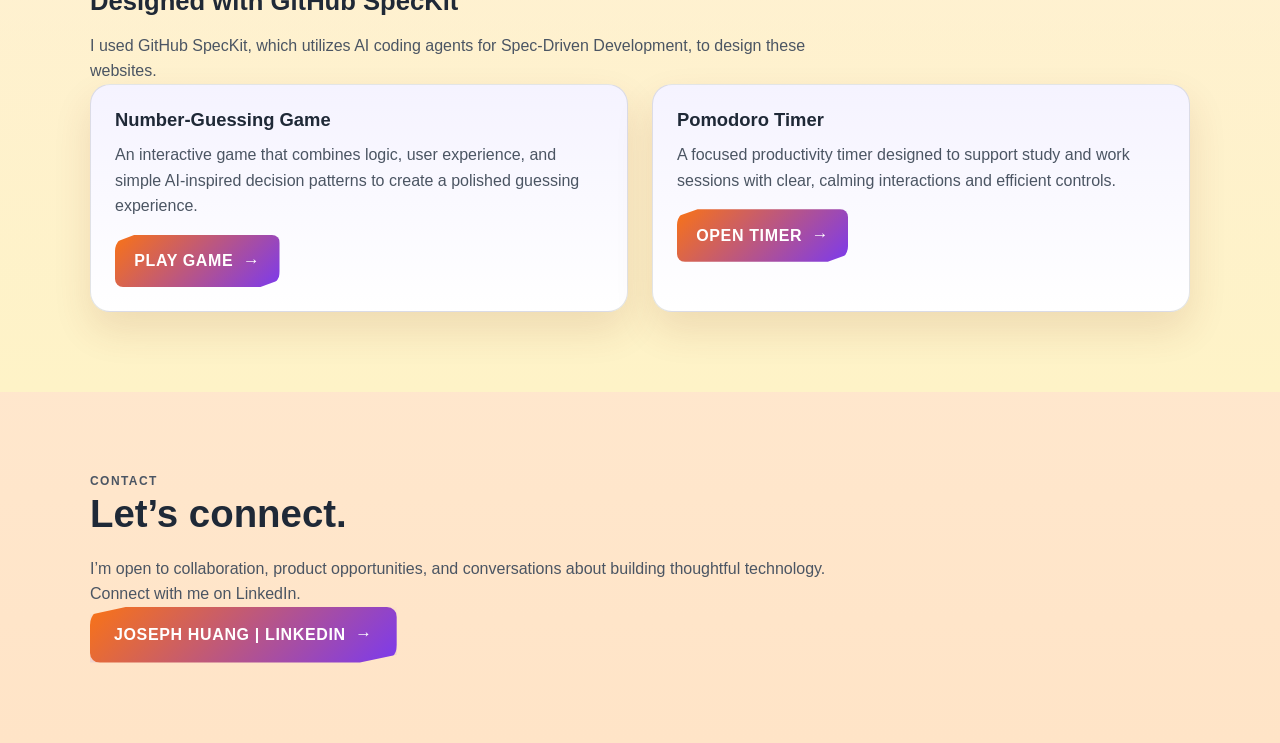
==== commit 5d1abbcb: "Updated Course Projects summary" ====
--- a/index.html
+++ b/index.html
@@ -83,7 +83,7 @@
 
               <article class="card project-card code-card">
                 <h4>Course Projects</h4>
-                <p>A collection of projects developed through coursework.</p>
+                <p>This collection features a variety of projects.</p>
                 <a class="project-link" href="https://github.com/JosephHuang01/Course-Projects/tree/main" target="_blank" rel="noreferrer">View project</a>
               </article>
             </div>
